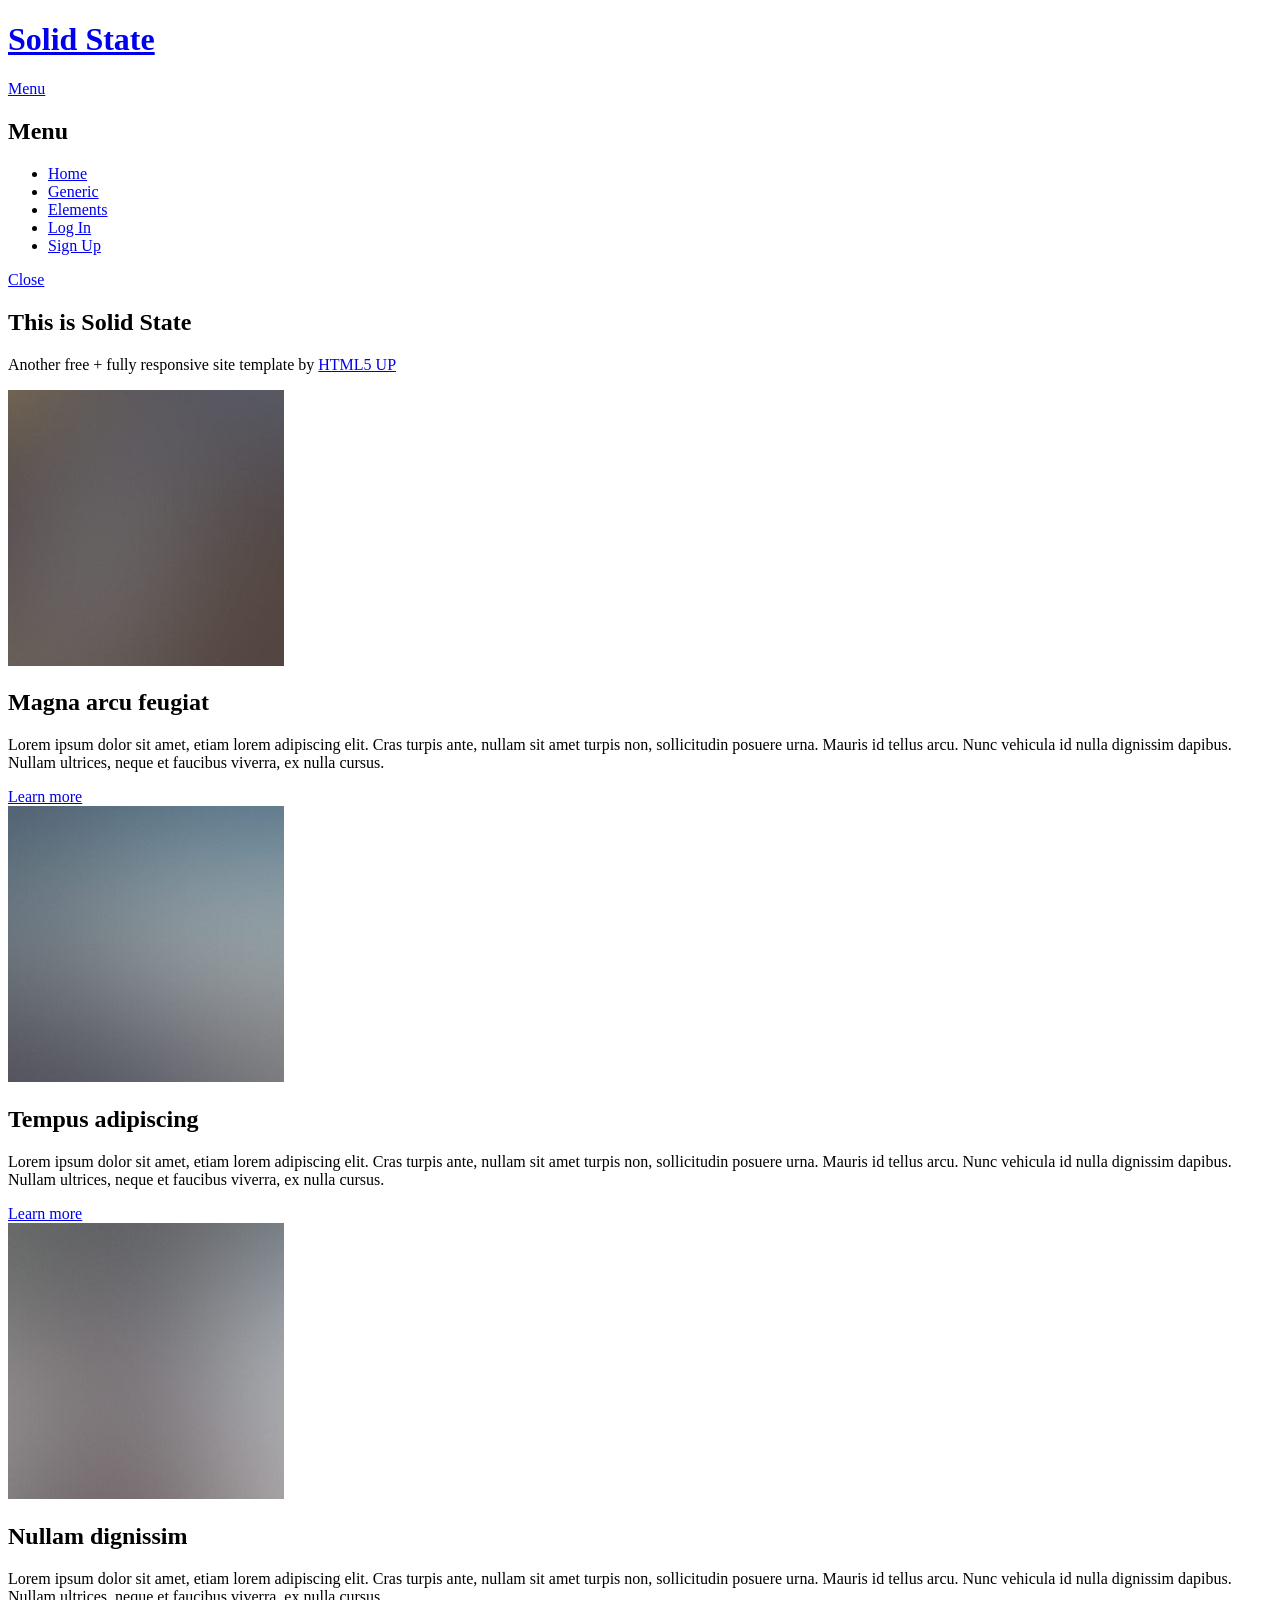
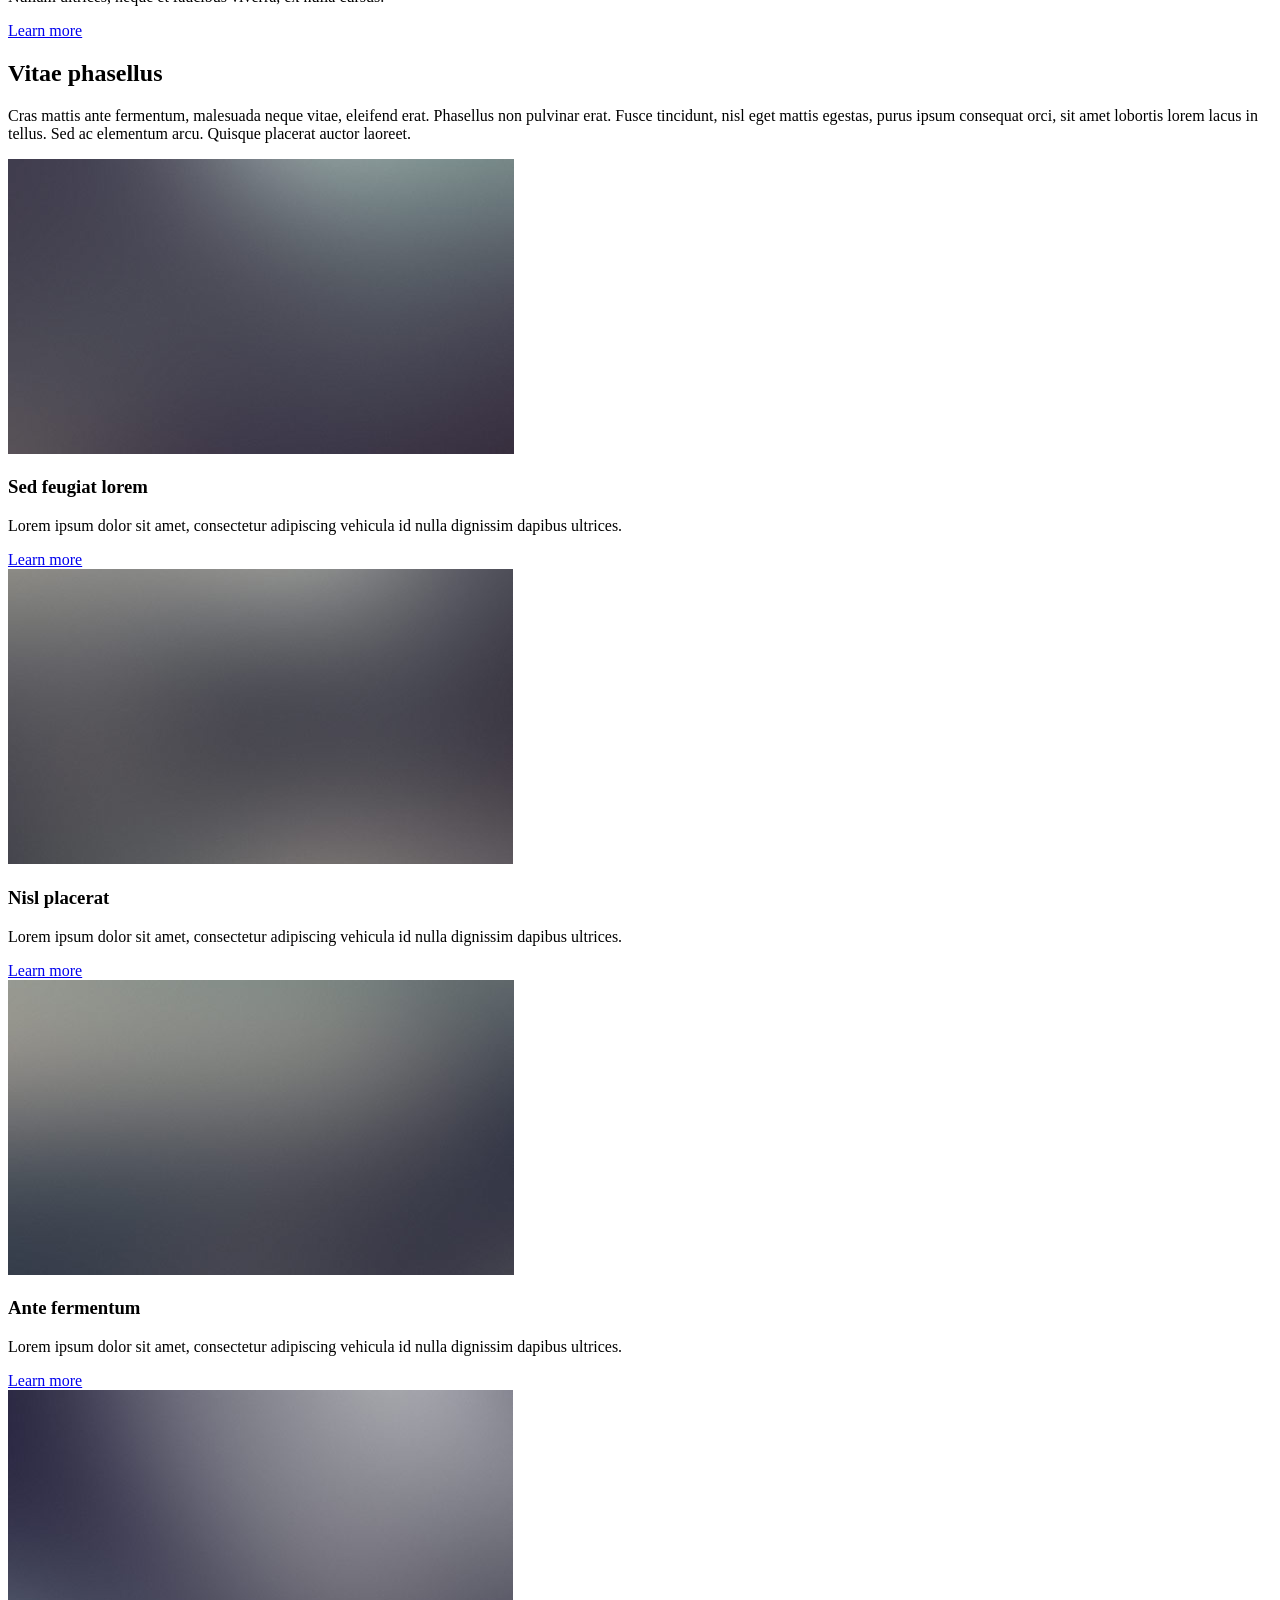
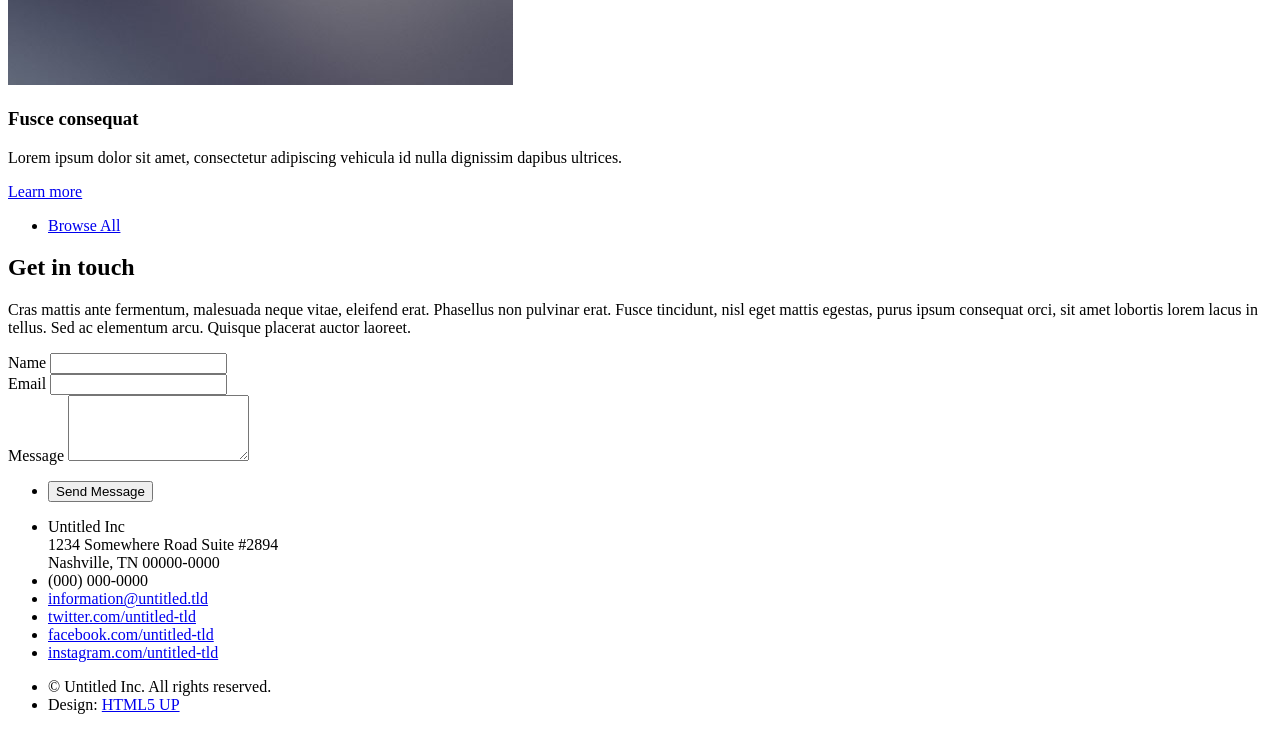
==== index.html @ f5af5c4d "Import html5-up template" ====
<!DOCTYPE HTML>
<!--
	Solid State by HTML5 UP
	html5up.net | @ajlkn
	Free for personal and commercial use under the CCA 3.0 license (html5up.net/license)
-->
<html>
	<head>
		<title>Solid State by HTML5 UP</title>
		<meta charset="utf-8" />
		<meta name="viewport" content="width=device-width, initial-scale=1, user-scalable=no" />
		<link rel="stylesheet" href="assets/css/main.css" />
		<noscript><link rel="stylesheet" href="assets/css/noscript.css" /></noscript>
	</head>
	<body class="is-preload">

		<!-- Page Wrapper -->
			<div id="page-wrapper">

				<!-- Header -->
					<header id="header" class="alt">
						<h1><a href="index.html">Solid State</a></h1>
						<nav>
							<a href="#menu">Menu</a>
						</nav>
					</header>

				<!-- Menu -->
					<nav id="menu">
						<div class="inner">
							<h2>Menu</h2>
							<ul class="links">
								<li><a href="index.html">Home</a></li>
								<li><a href="generic.html">Generic</a></li>
								<li><a href="elements.html">Elements</a></li>
								<li><a href="#">Log In</a></li>
								<li><a href="#">Sign Up</a></li>
							</ul>
							<a href="#" class="close">Close</a>
						</div>
					</nav>

				<!-- Banner -->
					<section id="banner">
						<div class="inner">
							<div class="logo"><span class="icon fa-gem"></span></div>
							<h2>This is Solid State</h2>
							<p>Another free + fully responsive site template by <a href="http://html5up.net">HTML5 UP</a></p>
						</div>
					</section>

				<!-- Wrapper -->
					<section id="wrapper">

						<!-- One -->
							<section id="one" class="wrapper spotlight style1">
								<div class="inner">
									<a href="#" class="image"><img src="images/pic01.jpg" alt="" /></a>
									<div class="content">
										<h2 class="major">Magna arcu feugiat</h2>
										<p>Lorem ipsum dolor sit amet, etiam lorem adipiscing elit. Cras turpis ante, nullam sit amet turpis non, sollicitudin posuere urna. Mauris id tellus arcu. Nunc vehicula id nulla dignissim dapibus. Nullam ultrices, neque et faucibus viverra, ex nulla cursus.</p>
										<a href="#" class="special">Learn more</a>
									</div>
								</div>
							</section>

						<!-- Two -->
							<section id="two" class="wrapper alt spotlight style2">
								<div class="inner">
									<a href="#" class="image"><img src="images/pic02.jpg" alt="" /></a>
									<div class="content">
										<h2 class="major">Tempus adipiscing</h2>
										<p>Lorem ipsum dolor sit amet, etiam lorem adipiscing elit. Cras turpis ante, nullam sit amet turpis non, sollicitudin posuere urna. Mauris id tellus arcu. Nunc vehicula id nulla dignissim dapibus. Nullam ultrices, neque et faucibus viverra, ex nulla cursus.</p>
										<a href="#" class="special">Learn more</a>
									</div>
								</div>
							</section>

						<!-- Three -->
							<section id="three" class="wrapper spotlight style3">
								<div class="inner">
									<a href="#" class="image"><img src="images/pic03.jpg" alt="" /></a>
									<div class="content">
										<h2 class="major">Nullam dignissim</h2>
										<p>Lorem ipsum dolor sit amet, etiam lorem adipiscing elit. Cras turpis ante, nullam sit amet turpis non, sollicitudin posuere urna. Mauris id tellus arcu. Nunc vehicula id nulla dignissim dapibus. Nullam ultrices, neque et faucibus viverra, ex nulla cursus.</p>
										<a href="#" class="special">Learn more</a>
									</div>
								</div>
							</section>

						<!-- Four -->
							<section id="four" class="wrapper alt style1">
								<div class="inner">
									<h2 class="major">Vitae phasellus</h2>
									<p>Cras mattis ante fermentum, malesuada neque vitae, eleifend erat. Phasellus non pulvinar erat. Fusce tincidunt, nisl eget mattis egestas, purus ipsum consequat orci, sit amet lobortis lorem lacus in tellus. Sed ac elementum arcu. Quisque placerat auctor laoreet.</p>
									<section class="features">
										<article>
											<a href="#" class="image"><img src="images/pic04.jpg" alt="" /></a>
											<h3 class="major">Sed feugiat lorem</h3>
											<p>Lorem ipsum dolor sit amet, consectetur adipiscing vehicula id nulla dignissim dapibus ultrices.</p>
											<a href="#" class="special">Learn more</a>
										</article>
										<article>
											<a href="#" class="image"><img src="images/pic05.jpg" alt="" /></a>
											<h3 class="major">Nisl placerat</h3>
											<p>Lorem ipsum dolor sit amet, consectetur adipiscing vehicula id nulla dignissim dapibus ultrices.</p>
											<a href="#" class="special">Learn more</a>
										</article>
										<article>
											<a href="#" class="image"><img src="images/pic06.jpg" alt="" /></a>
											<h3 class="major">Ante fermentum</h3>
											<p>Lorem ipsum dolor sit amet, consectetur adipiscing vehicula id nulla dignissim dapibus ultrices.</p>
											<a href="#" class="special">Learn more</a>
										</article>
										<article>
											<a href="#" class="image"><img src="images/pic07.jpg" alt="" /></a>
											<h3 class="major">Fusce consequat</h3>
											<p>Lorem ipsum dolor sit amet, consectetur adipiscing vehicula id nulla dignissim dapibus ultrices.</p>
											<a href="#" class="special">Learn more</a>
										</article>
									</section>
									<ul class="actions">
										<li><a href="#" class="button">Browse All</a></li>
									</ul>
								</div>
							</section>

					</section>

				<!-- Footer -->
					<section id="footer">
						<div class="inner">
							<h2 class="major">Get in touch</h2>
							<p>Cras mattis ante fermentum, malesuada neque vitae, eleifend erat. Phasellus non pulvinar erat. Fusce tincidunt, nisl eget mattis egestas, purus ipsum consequat orci, sit amet lobortis lorem lacus in tellus. Sed ac elementum arcu. Quisque placerat auctor laoreet.</p>
							<form method="post" action="#">
								<div class="fields">
									<div class="field">
										<label for="name">Name</label>
										<input type="text" name="name" id="name" />
									</div>
									<div class="field">
										<label for="email">Email</label>
										<input type="email" name="email" id="email" />
									</div>
									<div class="field">
										<label for="message">Message</label>
										<textarea name="message" id="message" rows="4"></textarea>
									</div>
								</div>
								<ul class="actions">
									<li><input type="submit" value="Send Message" /></li>
								</ul>
							</form>
							<ul class="contact">
								<li class="icon solid fa-home">
									Untitled Inc<br />
									1234 Somewhere Road Suite #2894<br />
									Nashville, TN 00000-0000
								</li>
								<li class="icon solid fa-phone">(000) 000-0000</li>
								<li class="icon solid fa-envelope"><a href="#">information@untitled.tld</a></li>
								<li class="icon brands fa-twitter"><a href="#">twitter.com/untitled-tld</a></li>
								<li class="icon brands fa-facebook-f"><a href="#">facebook.com/untitled-tld</a></li>
								<li class="icon brands fa-instagram"><a href="#">instagram.com/untitled-tld</a></li>
							</ul>
							<ul class="copyright">
								<li>&copy; Untitled Inc. All rights reserved.</li><li>Design: <a href="http://html5up.net">HTML5 UP</a></li>
							</ul>
						</div>
					</section>

			</div>

		<!-- Scripts -->
			<script src="assets/js/jquery.min.js"></script>
			<script src="assets/js/jquery.scrollex.min.js"></script>
			<script src="assets/js/browser.min.js"></script>
			<script src="assets/js/breakpoints.min.js"></script>
			<script src="assets/js/util.js"></script>
			<script src="assets/js/main.js"></script>

	</body>
</html>
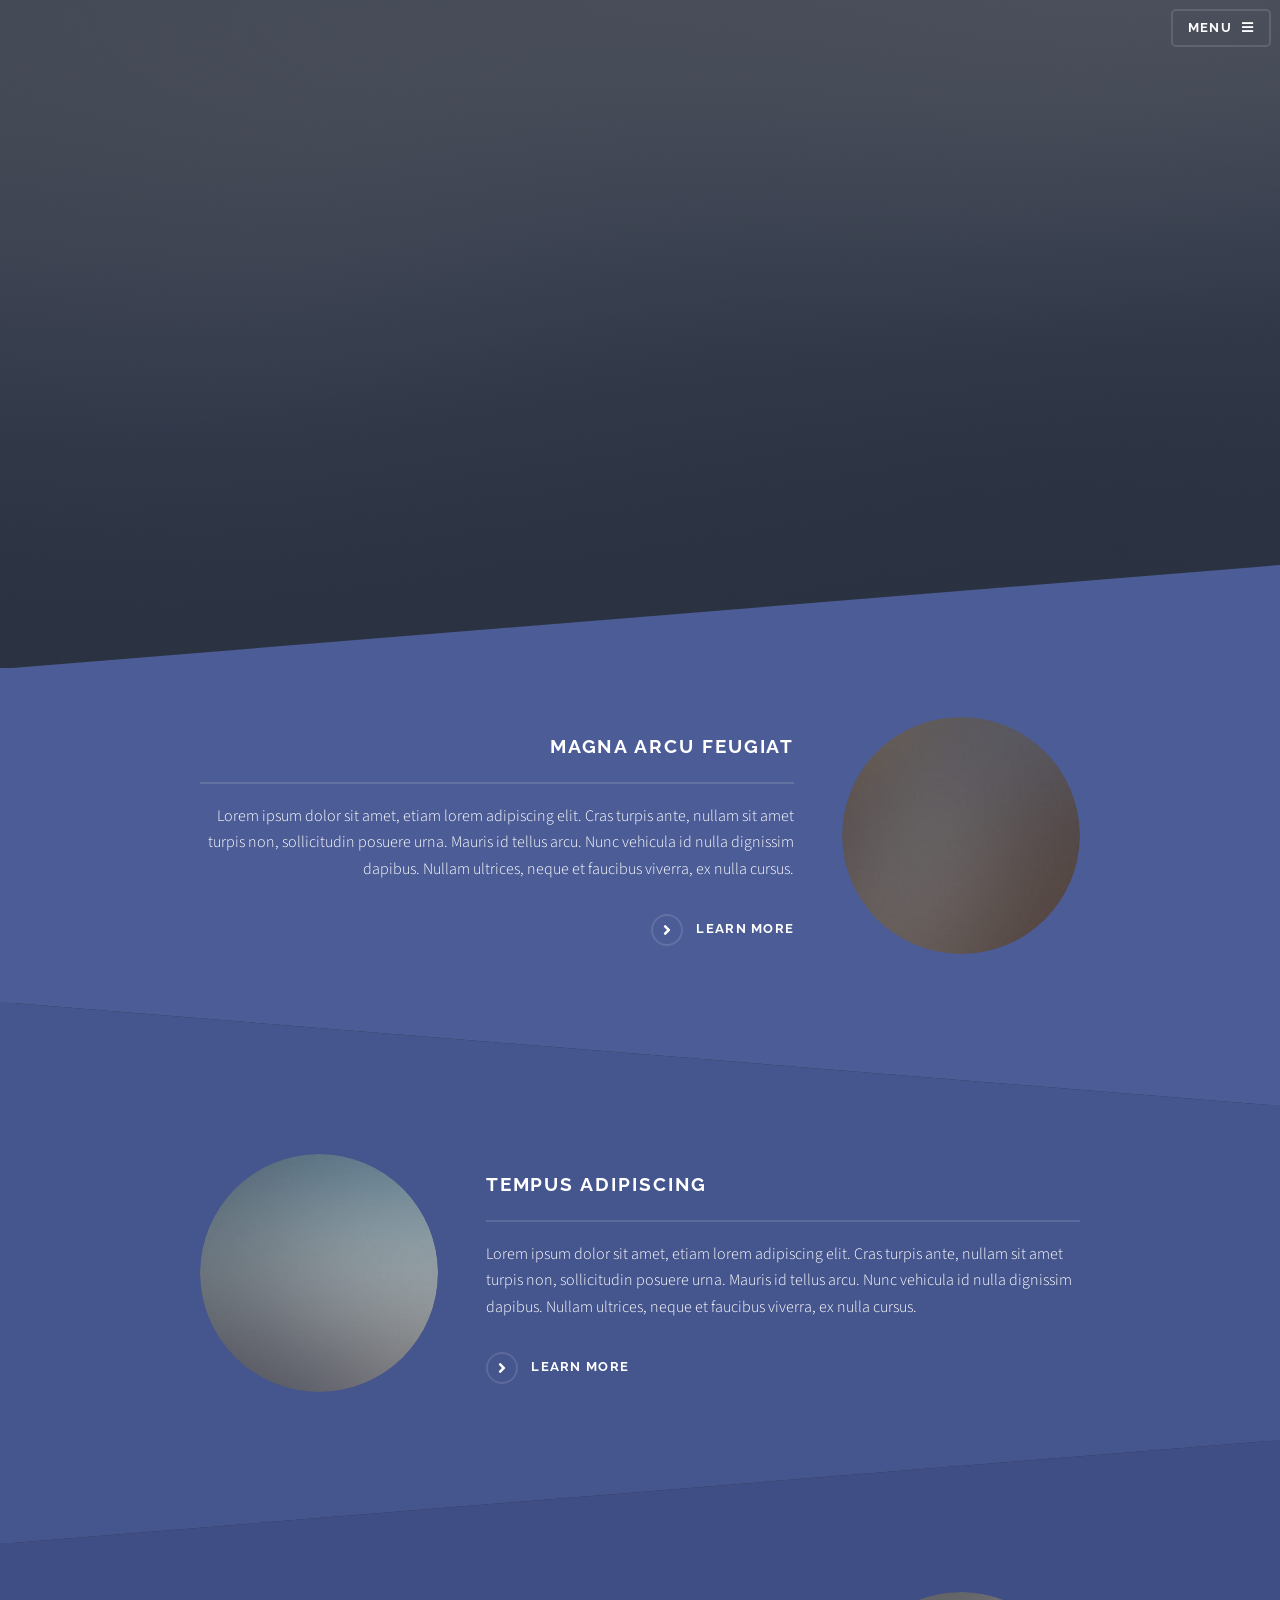
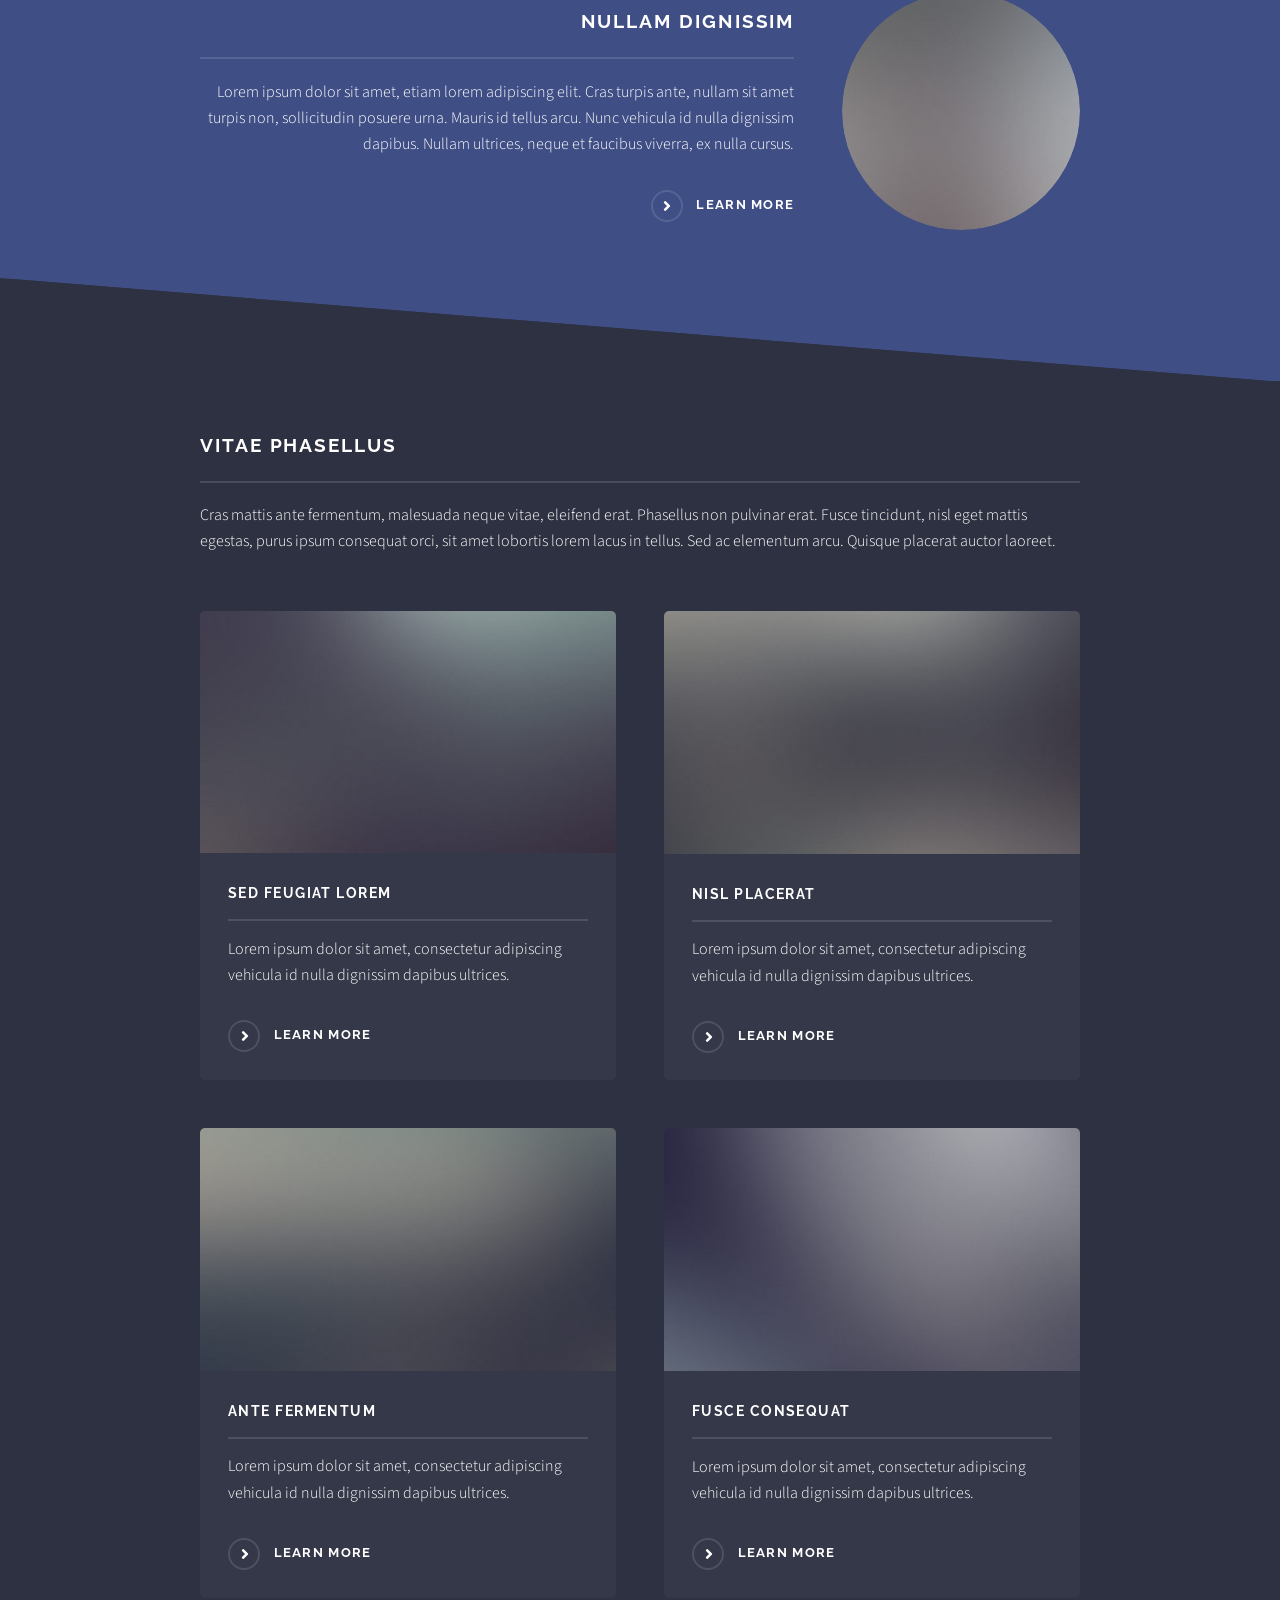
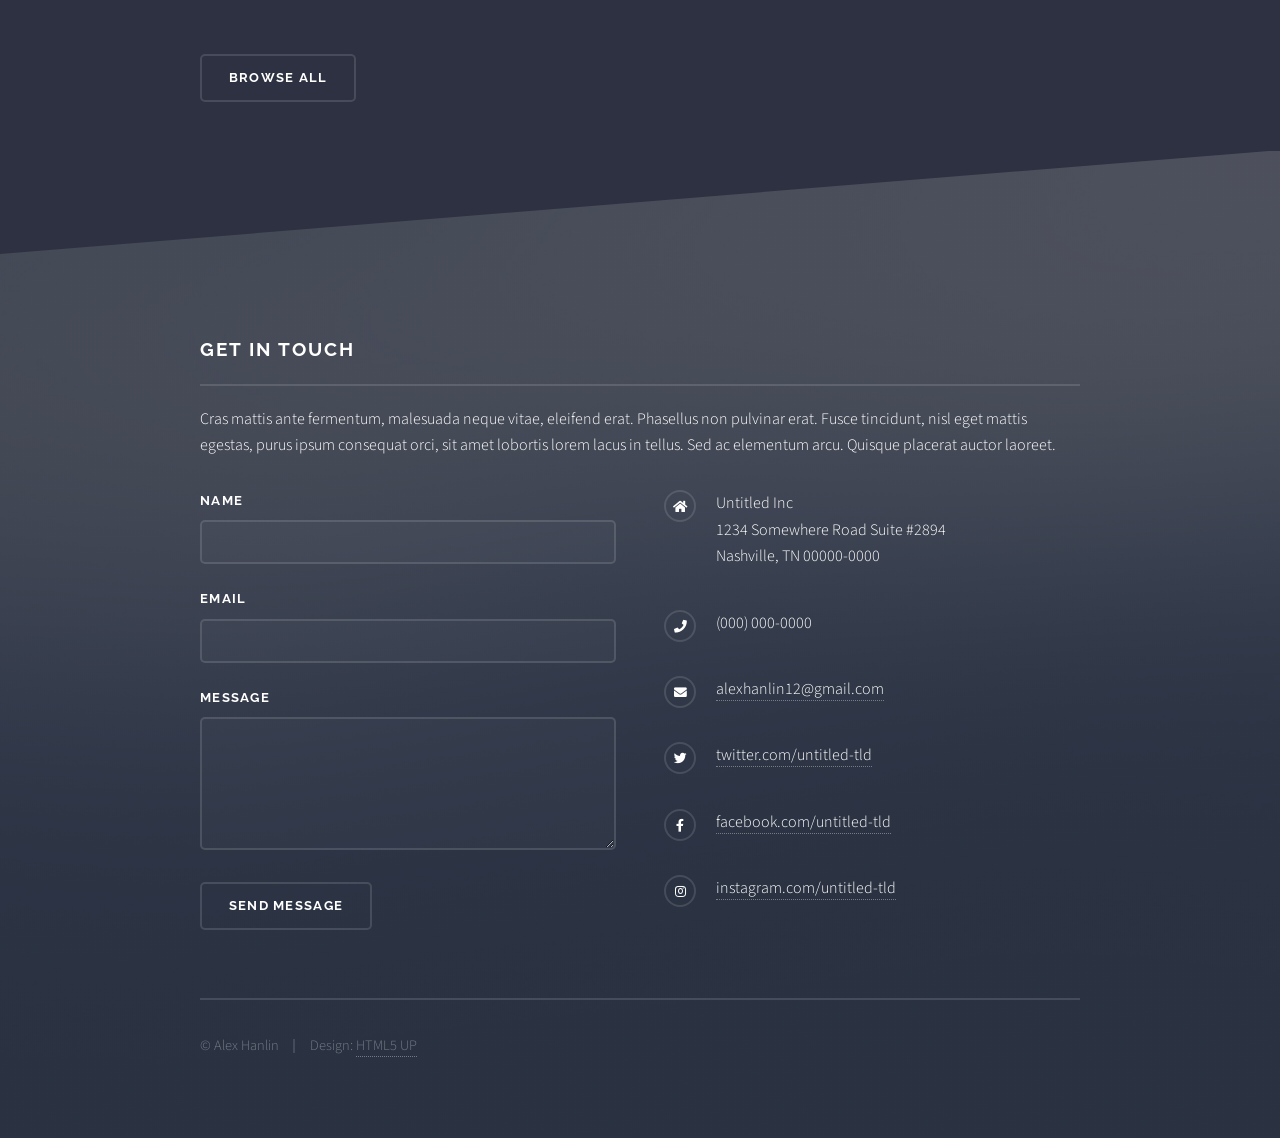
==== commit 878bf4cc: "Top Banner section" ====
--- a/index.html
+++ b/index.html
@@ -1,12 +1,7 @@
 <!DOCTYPE HTML>
-<!--
-	Solid State by HTML5 UP
-	html5up.net | @ajlkn
-	Free for personal and commercial use under the CCA 3.0 license (html5up.net/license)
--->
-<html>
+<html lang="">
 	<head>
-		<title>Solid State by HTML5 UP</title>
+		<title>Alex Hanlin's Portfolio</title>
 		<meta charset="utf-8" />
 		<meta name="viewport" content="width=device-width, initial-scale=1, user-scalable=no" />
 		<link rel="stylesheet" href="assets/css/main.css" />
@@ -33,8 +28,6 @@
 								<li><a href="index.html">Home</a></li>
 								<li><a href="generic.html">Generic</a></li>
 								<li><a href="elements.html">Elements</a></li>
-								<li><a href="#">Log In</a></li>
-								<li><a href="#">Sign Up</a></li>
 							</ul>
 							<a href="#" class="close">Close</a>
 						</div>
@@ -43,9 +36,13 @@
 				<!-- Banner -->
 					<section id="banner">
 						<div class="inner">
-							<div class="logo"><span class="icon fa-gem"></span></div>
-							<h2>This is Solid State</h2>
-							<p>Another free + fully responsive site template by <a href="http://html5up.net">HTML5 UP</a></p>
+							<h2>Alex Hanlin</h2>
+							<a class="left image"><img class="logo" src="images/headshot_cropped.png" alt="" /></a>
+							<p>I am a software engineer in the game industry, primarily focused on maintainable gameplay systems and development tools.</p>
+
+							<p>I have been making games since 2019, and I founded <a class="links" href="https://dragonfractalgames.com"> Dragon Fractal Games</a> in 2025.</p>
+
+							<p>My goal is to make cool things that help people make cool things.</p>
 						</div>
 					</section>
 
@@ -158,13 +155,13 @@
 									Nashville, TN 00000-0000
 								</li>
 								<li class="icon solid fa-phone">(000) 000-0000</li>
-								<li class="icon solid fa-envelope"><a href="#">information@untitled.tld</a></li>
+								<li class="icon solid fa-envelope"><a href="#">alexhanlin12@gmail.com</a></li>
 								<li class="icon brands fa-twitter"><a href="#">twitter.com/untitled-tld</a></li>
 								<li class="icon brands fa-facebook-f"><a href="#">facebook.com/untitled-tld</a></li>
 								<li class="icon brands fa-instagram"><a href="#">instagram.com/untitled-tld</a></li>
 							</ul>
 							<ul class="copyright">
-								<li>&copy; Untitled Inc. All rights reserved.</li><li>Design: <a href="http://html5up.net">HTML5 UP</a></li>
+								<li>&copy; Alex Hanlin</li><li>Design: <a href="http://html5up.net">HTML5 UP</a></li>
 							</ul>
 						</div>
 					</section>
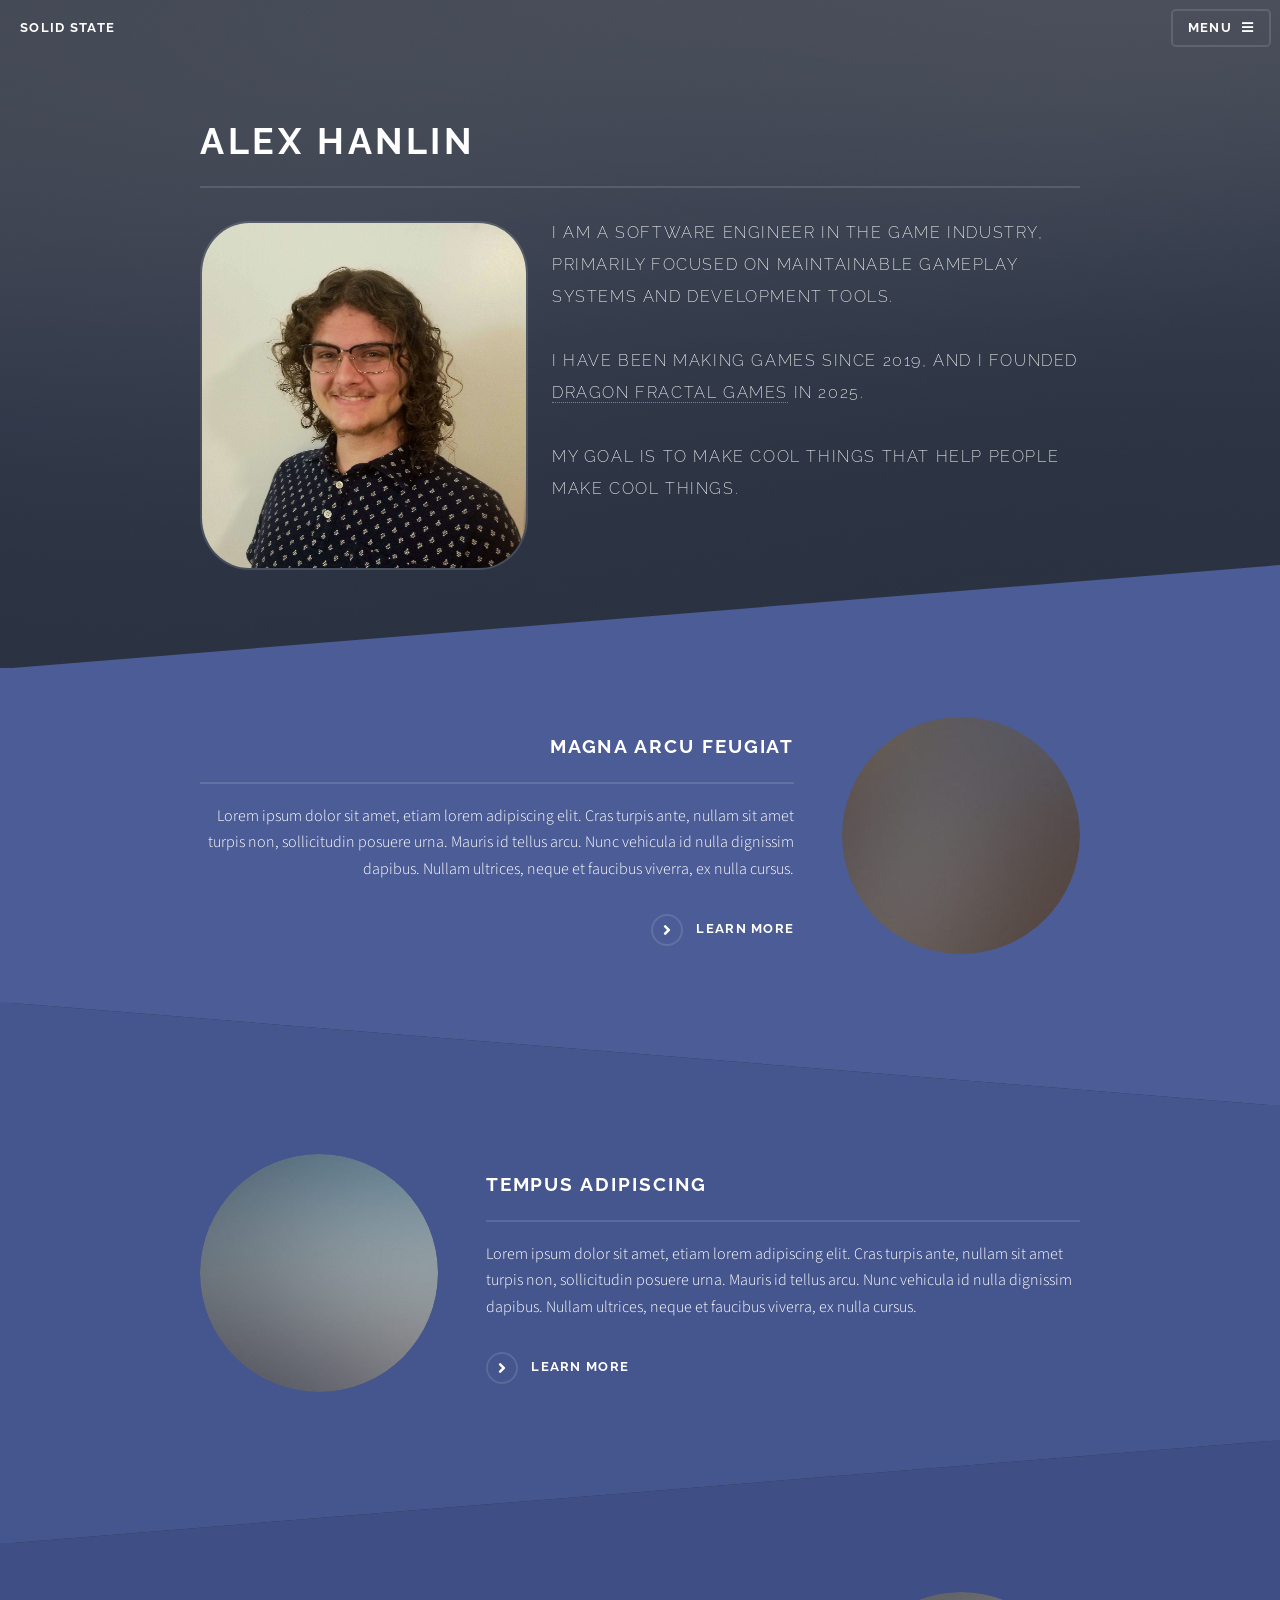
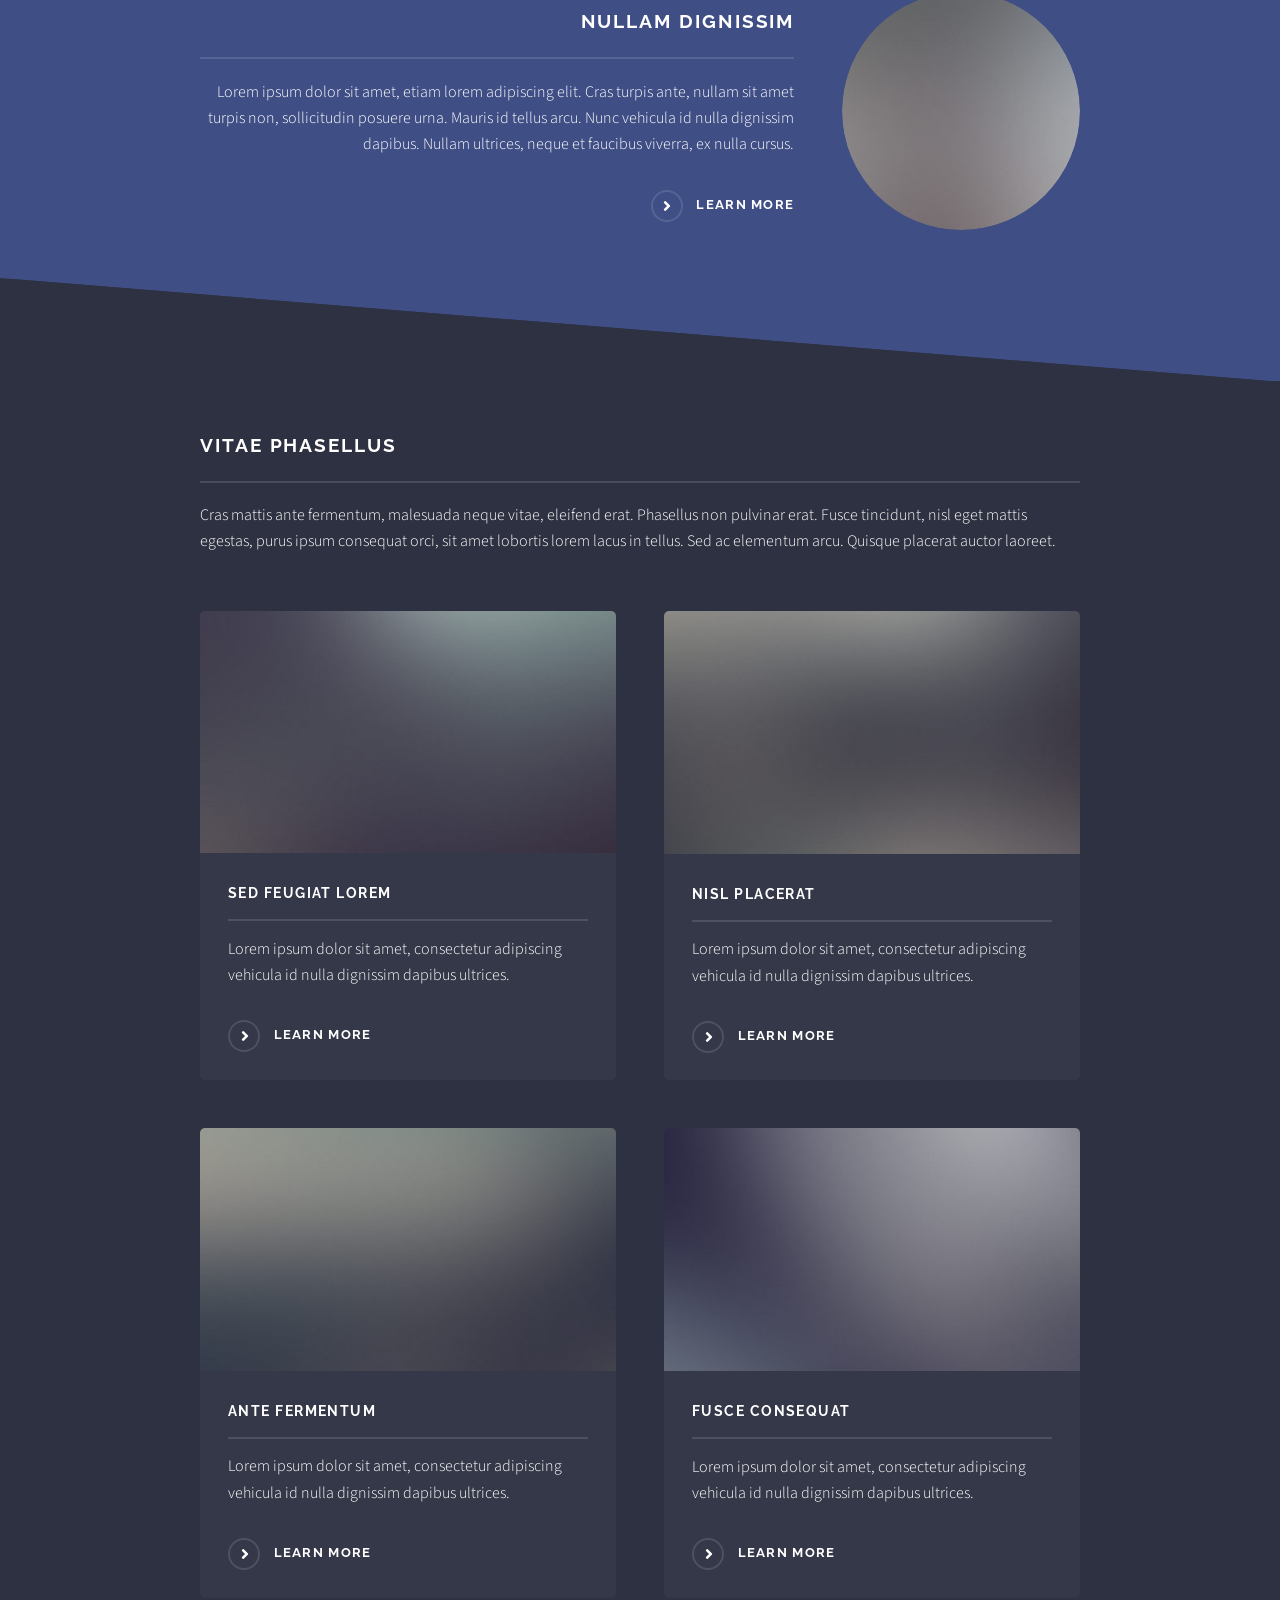
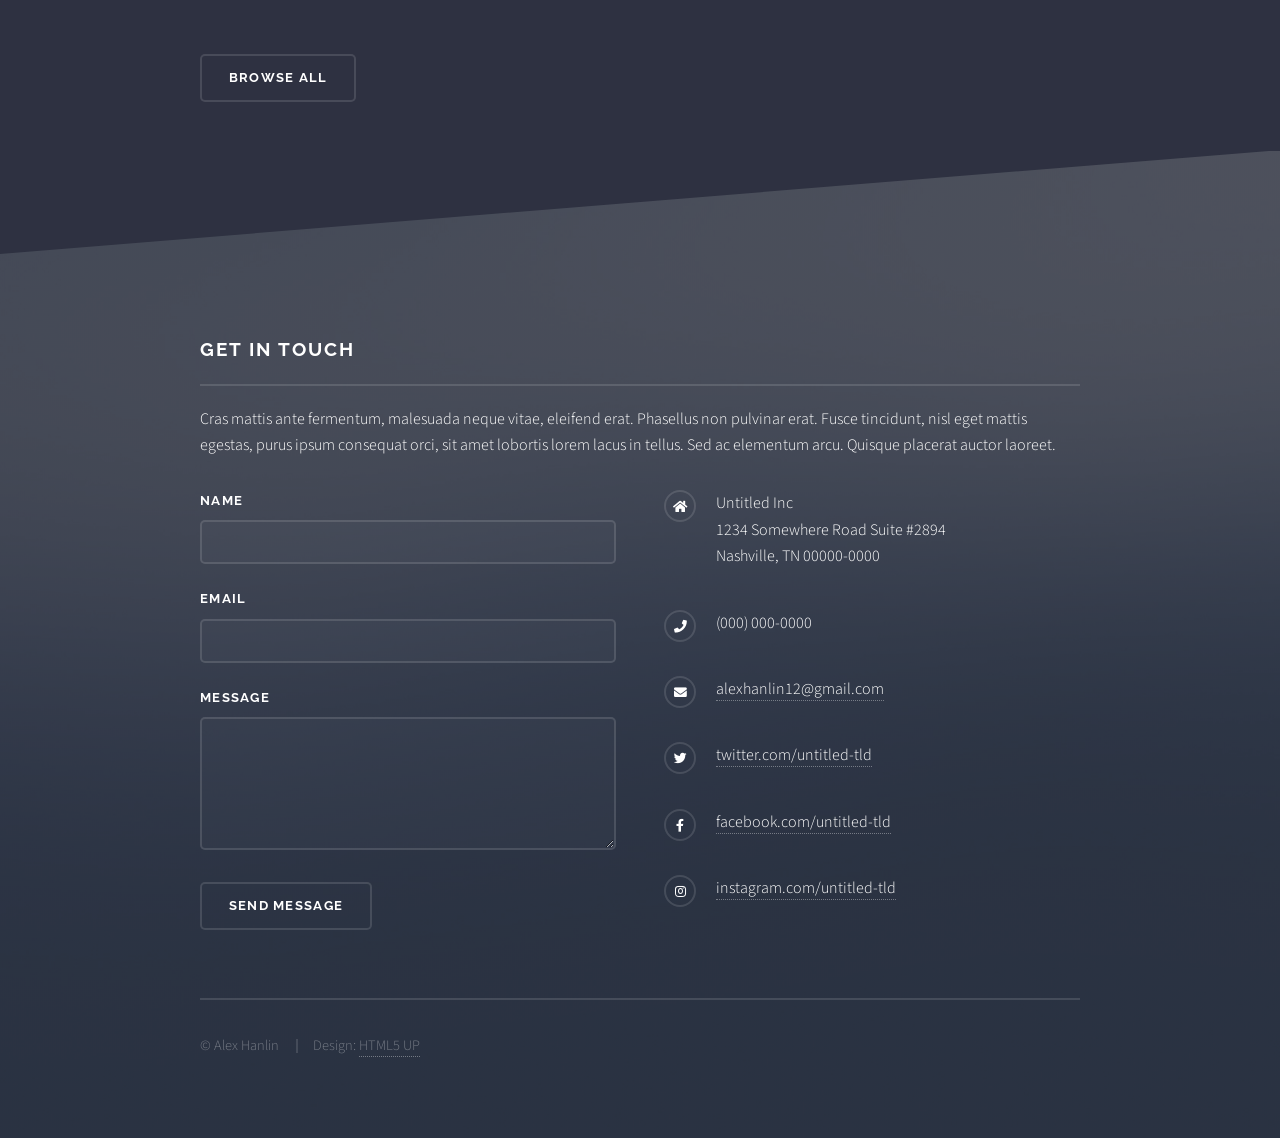
==== commit 6fd1ced2: "reindent all files" ====
--- a/index.html
+++ b/index.html
@@ -1,180 +1,200 @@
 <!DOCTYPE HTML>
 <html lang="">
-	<head>
-		<title>Alex Hanlin's Portfolio</title>
-		<meta charset="utf-8" />
-		<meta name="viewport" content="width=device-width, initial-scale=1, user-scalable=no" />
-		<link rel="stylesheet" href="assets/css/main.css" />
-		<noscript><link rel="stylesheet" href="assets/css/noscript.css" /></noscript>
-	</head>
-	<body class="is-preload">
-
-		<!-- Page Wrapper -->
-			<div id="page-wrapper">
-
-				<!-- Header -->
-					<header id="header" class="alt">
-						<h1><a href="index.html">Solid State</a></h1>
-						<nav>
-							<a href="#menu">Menu</a>
-						</nav>
-					</header>
-
-				<!-- Menu -->
-					<nav id="menu">
-						<div class="inner">
-							<h2>Menu</h2>
-							<ul class="links">
-								<li><a href="index.html">Home</a></li>
-								<li><a href="generic.html">Generic</a></li>
-								<li><a href="elements.html">Elements</a></li>
-							</ul>
-							<a href="#" class="close">Close</a>
-						</div>
-					</nav>
-
-				<!-- Banner -->
-					<section id="banner">
-						<div class="inner">
-							<h2>Alex Hanlin</h2>
-							<a class="left image"><img class="logo" src="images/headshot_cropped.png" alt="" /></a>
-							<p>I am a software engineer in the game industry, primarily focused on maintainable gameplay systems and development tools.</p>
-
-							<p>I have been making games since 2019, and I founded <a class="links" href="https://dragonfractalgames.com"> Dragon Fractal Games</a> in 2025.</p>
-
-							<p>My goal is to make cool things that help people make cool things.</p>
-						</div>
-					</section>
-
-				<!-- Wrapper -->
-					<section id="wrapper">
-
-						<!-- One -->
-							<section id="one" class="wrapper spotlight style1">
-								<div class="inner">
-									<a href="#" class="image"><img src="images/pic01.jpg" alt="" /></a>
-									<div class="content">
-										<h2 class="major">Magna arcu feugiat</h2>
-										<p>Lorem ipsum dolor sit amet, etiam lorem adipiscing elit. Cras turpis ante, nullam sit amet turpis non, sollicitudin posuere urna. Mauris id tellus arcu. Nunc vehicula id nulla dignissim dapibus. Nullam ultrices, neque et faucibus viverra, ex nulla cursus.</p>
-										<a href="#" class="special">Learn more</a>
-									</div>
-								</div>
-							</section>
-
-						<!-- Two -->
-							<section id="two" class="wrapper alt spotlight style2">
-								<div class="inner">
-									<a href="#" class="image"><img src="images/pic02.jpg" alt="" /></a>
-									<div class="content">
-										<h2 class="major">Tempus adipiscing</h2>
-										<p>Lorem ipsum dolor sit amet, etiam lorem adipiscing elit. Cras turpis ante, nullam sit amet turpis non, sollicitudin posuere urna. Mauris id tellus arcu. Nunc vehicula id nulla dignissim dapibus. Nullam ultrices, neque et faucibus viverra, ex nulla cursus.</p>
-										<a href="#" class="special">Learn more</a>
-									</div>
-								</div>
-							</section>
-
-						<!-- Three -->
-							<section id="three" class="wrapper spotlight style3">
-								<div class="inner">
-									<a href="#" class="image"><img src="images/pic03.jpg" alt="" /></a>
-									<div class="content">
-										<h2 class="major">Nullam dignissim</h2>
-										<p>Lorem ipsum dolor sit amet, etiam lorem adipiscing elit. Cras turpis ante, nullam sit amet turpis non, sollicitudin posuere urna. Mauris id tellus arcu. Nunc vehicula id nulla dignissim dapibus. Nullam ultrices, neque et faucibus viverra, ex nulla cursus.</p>
-										<a href="#" class="special">Learn more</a>
-									</div>
-								</div>
-							</section>
-
-						<!-- Four -->
-							<section id="four" class="wrapper alt style1">
-								<div class="inner">
-									<h2 class="major">Vitae phasellus</h2>
-									<p>Cras mattis ante fermentum, malesuada neque vitae, eleifend erat. Phasellus non pulvinar erat. Fusce tincidunt, nisl eget mattis egestas, purus ipsum consequat orci, sit amet lobortis lorem lacus in tellus. Sed ac elementum arcu. Quisque placerat auctor laoreet.</p>
-									<section class="features">
-										<article>
-											<a href="#" class="image"><img src="images/pic04.jpg" alt="" /></a>
-											<h3 class="major">Sed feugiat lorem</h3>
-											<p>Lorem ipsum dolor sit amet, consectetur adipiscing vehicula id nulla dignissim dapibus ultrices.</p>
-											<a href="#" class="special">Learn more</a>
-										</article>
-										<article>
-											<a href="#" class="image"><img src="images/pic05.jpg" alt="" /></a>
-											<h3 class="major">Nisl placerat</h3>
-											<p>Lorem ipsum dolor sit amet, consectetur adipiscing vehicula id nulla dignissim dapibus ultrices.</p>
-											<a href="#" class="special">Learn more</a>
-										</article>
-										<article>
-											<a href="#" class="image"><img src="images/pic06.jpg" alt="" /></a>
-											<h3 class="major">Ante fermentum</h3>
-											<p>Lorem ipsum dolor sit amet, consectetur adipiscing vehicula id nulla dignissim dapibus ultrices.</p>
-											<a href="#" class="special">Learn more</a>
-										</article>
-										<article>
-											<a href="#" class="image"><img src="images/pic07.jpg" alt="" /></a>
-											<h3 class="major">Fusce consequat</h3>
-											<p>Lorem ipsum dolor sit amet, consectetur adipiscing vehicula id nulla dignissim dapibus ultrices.</p>
-											<a href="#" class="special">Learn more</a>
-										</article>
-									</section>
-									<ul class="actions">
-										<li><a href="#" class="button">Browse All</a></li>
-									</ul>
-								</div>
-							</section>
-
-					</section>
-
-				<!-- Footer -->
-					<section id="footer">
-						<div class="inner">
-							<h2 class="major">Get in touch</h2>
-							<p>Cras mattis ante fermentum, malesuada neque vitae, eleifend erat. Phasellus non pulvinar erat. Fusce tincidunt, nisl eget mattis egestas, purus ipsum consequat orci, sit amet lobortis lorem lacus in tellus. Sed ac elementum arcu. Quisque placerat auctor laoreet.</p>
-							<form method="post" action="#">
-								<div class="fields">
-									<div class="field">
-										<label for="name">Name</label>
-										<input type="text" name="name" id="name" />
-									</div>
-									<div class="field">
-										<label for="email">Email</label>
-										<input type="email" name="email" id="email" />
-									</div>
-									<div class="field">
-										<label for="message">Message</label>
-										<textarea name="message" id="message" rows="4"></textarea>
-									</div>
-								</div>
-								<ul class="actions">
-									<li><input type="submit" value="Send Message" /></li>
-								</ul>
-							</form>
-							<ul class="contact">
-								<li class="icon solid fa-home">
-									Untitled Inc<br />
-									1234 Somewhere Road Suite #2894<br />
-									Nashville, TN 00000-0000
-								</li>
-								<li class="icon solid fa-phone">(000) 000-0000</li>
-								<li class="icon solid fa-envelope"><a href="#">alexhanlin12@gmail.com</a></li>
-								<li class="icon brands fa-twitter"><a href="#">twitter.com/untitled-tld</a></li>
-								<li class="icon brands fa-facebook-f"><a href="#">facebook.com/untitled-tld</a></li>
-								<li class="icon brands fa-instagram"><a href="#">instagram.com/untitled-tld</a></li>
-							</ul>
-							<ul class="copyright">
-								<li>&copy; Alex Hanlin</li><li>Design: <a href="http://html5up.net">HTML5 UP</a></li>
-							</ul>
-						</div>
-					</section>
-
-			</div>
-
-		<!-- Scripts -->
-			<script src="assets/js/jquery.min.js"></script>
-			<script src="assets/js/jquery.scrollex.min.js"></script>
-			<script src="assets/js/browser.min.js"></script>
-			<script src="assets/js/breakpoints.min.js"></script>
-			<script src="assets/js/util.js"></script>
-			<script src="assets/js/main.js"></script>
-
-	</body>
+<head>
+    <title>Alex Hanlin's Portfolio</title>
+    <meta charset="utf-8"/>
+    <meta content="width=device-width, initial-scale=1, user-scalable=no" name="viewport"/>
+    <link href="assets/css/main.css" rel="stylesheet"/>
+    <noscript>
+        <link href="assets/css/noscript.css" rel="stylesheet"/>
+    </noscript>
+</head>
+<body class="is-preload">
+
+<!-- Page Wrapper -->
+<div id="page-wrapper">
+
+    <!-- Header -->
+    <header class="alt" id="header">
+        <h1><a href="index.html">Solid State</a></h1>
+        <nav>
+            <a href="#menu">Menu</a>
+        </nav>
+    </header>
+
+    <!-- Menu -->
+    <nav id="menu">
+        <div class="inner">
+            <h2>Menu</h2>
+            <ul class="links">
+                <li><a href="index.html">Home</a></li>
+                <li><a href="generic.html">Generic</a></li>
+                <li><a href="elements.html">Elements</a></li>
+            </ul>
+            <a class="close" href="#">Close</a>
+        </div>
+    </nav>
+
+    <!-- Banner -->
+    <section id="banner">
+        <div class="inner">
+            <h2>Alex Hanlin</h2>
+            <a class="left image"><img alt="" class="logo" src="images/headshot_cropped.png"/></a>
+            <p>I am a software engineer in the game industry, primarily focused on maintainable gameplay systems and
+                development tools.</p>
+
+            <p>I have been making games since 2019, and I founded <a class="links"
+                                                                     href="https://dragonfractalgames.com"> Dragon
+                Fractal Games</a> in 2025.</p>
+
+            <p>My goal is to make cool things that help people make cool things.</p>
+        </div>
+    </section>
+
+    <!-- Wrapper -->
+    <section id="wrapper">
+
+        <!-- One -->
+        <section class="wrapper spotlight style1" id="one">
+            <div class="inner">
+                <a class="image" href="#"><img alt="" src="images/pic01.jpg"/></a>
+                <div class="content">
+                    <h2 class="major">Magna arcu feugiat</h2>
+                    <p>Lorem ipsum dolor sit amet, etiam lorem adipiscing elit. Cras turpis ante, nullam sit amet turpis
+                        non, sollicitudin posuere urna. Mauris id tellus arcu. Nunc vehicula id nulla dignissim dapibus.
+                        Nullam ultrices, neque et faucibus viverra, ex nulla cursus.</p>
+                    <a class="special" href="#">Learn more</a>
+                </div>
+            </div>
+        </section>
+
+        <!-- Two -->
+        <section class="wrapper alt spotlight style2" id="two">
+            <div class="inner">
+                <a class="image" href="#"><img alt="" src="images/pic02.jpg"/></a>
+                <div class="content">
+                    <h2 class="major">Tempus adipiscing</h2>
+                    <p>Lorem ipsum dolor sit amet, etiam lorem adipiscing elit. Cras turpis ante, nullam sit amet turpis
+                        non, sollicitudin posuere urna. Mauris id tellus arcu. Nunc vehicula id nulla dignissim dapibus.
+                        Nullam ultrices, neque et faucibus viverra, ex nulla cursus.</p>
+                    <a class="special" href="#">Learn more</a>
+                </div>
+            </div>
+        </section>
+
+        <!-- Three -->
+        <section class="wrapper spotlight style3" id="three">
+            <div class="inner">
+                <a class="image" href="#"><img alt="" src="images/pic03.jpg"/></a>
+                <div class="content">
+                    <h2 class="major">Nullam dignissim</h2>
+                    <p>Lorem ipsum dolor sit amet, etiam lorem adipiscing elit. Cras turpis ante, nullam sit amet turpis
+                        non, sollicitudin posuere urna. Mauris id tellus arcu. Nunc vehicula id nulla dignissim dapibus.
+                        Nullam ultrices, neque et faucibus viverra, ex nulla cursus.</p>
+                    <a class="special" href="#">Learn more</a>
+                </div>
+            </div>
+        </section>
+
+        <!-- Four -->
+        <section class="wrapper alt style1" id="four">
+            <div class="inner">
+                <h2 class="major">Vitae phasellus</h2>
+                <p>Cras mattis ante fermentum, malesuada neque vitae, eleifend erat. Phasellus non pulvinar erat. Fusce
+                    tincidunt, nisl eget mattis egestas, purus ipsum consequat orci, sit amet lobortis lorem lacus in
+                    tellus. Sed ac elementum arcu. Quisque placerat auctor laoreet.</p>
+                <section class="features">
+                    <article>
+                        <a class="image" href="#"><img alt="" src="images/pic04.jpg"/></a>
+                        <h3 class="major">Sed feugiat lorem</h3>
+                        <p>Lorem ipsum dolor sit amet, consectetur adipiscing vehicula id nulla dignissim dapibus
+                            ultrices.</p>
+                        <a class="special" href="#">Learn more</a>
+                    </article>
+                    <article>
+                        <a class="image" href="#"><img alt="" src="images/pic05.jpg"/></a>
+                        <h3 class="major">Nisl placerat</h3>
+                        <p>Lorem ipsum dolor sit amet, consectetur adipiscing vehicula id nulla dignissim dapibus
+                            ultrices.</p>
+                        <a class="special" href="#">Learn more</a>
+                    </article>
+                    <article>
+                        <a class="image" href="#"><img alt="" src="images/pic06.jpg"/></a>
+                        <h3 class="major">Ante fermentum</h3>
+                        <p>Lorem ipsum dolor sit amet, consectetur adipiscing vehicula id nulla dignissim dapibus
+                            ultrices.</p>
+                        <a class="special" href="#">Learn more</a>
+                    </article>
+                    <article>
+                        <a class="image" href="#"><img alt="" src="images/pic07.jpg"/></a>
+                        <h3 class="major">Fusce consequat</h3>
+                        <p>Lorem ipsum dolor sit amet, consectetur adipiscing vehicula id nulla dignissim dapibus
+                            ultrices.</p>
+                        <a class="special" href="#">Learn more</a>
+                    </article>
+                </section>
+                <ul class="actions">
+                    <li><a class="button" href="#">Browse All</a></li>
+                </ul>
+            </div>
+        </section>
+
+    </section>
+
+    <!-- Footer -->
+    <section id="footer">
+        <div class="inner">
+            <h2 class="major">Get in touch</h2>
+            <p>Cras mattis ante fermentum, malesuada neque vitae, eleifend erat. Phasellus non pulvinar erat. Fusce
+                tincidunt, nisl eget mattis egestas, purus ipsum consequat orci, sit amet lobortis lorem lacus in
+                tellus. Sed ac elementum arcu. Quisque placerat auctor laoreet.</p>
+            <form action="#" method="post">
+                <div class="fields">
+                    <div class="field">
+                        <label for="name">Name</label>
+                        <input id="name" name="name" type="text"/>
+                    </div>
+                    <div class="field">
+                        <label for="email">Email</label>
+                        <input id="email" name="email" type="email"/>
+                    </div>
+                    <div class="field">
+                        <label for="message">Message</label>
+                        <textarea id="message" name="message" rows="4"></textarea>
+                    </div>
+                </div>
+                <ul class="actions">
+                    <li><input type="submit" value="Send Message"/></li>
+                </ul>
+            </form>
+            <ul class="contact">
+                <li class="icon solid fa-home">
+                    Untitled Inc<br/>
+                    1234 Somewhere Road Suite #2894<br/>
+                    Nashville, TN 00000-0000
+                </li>
+                <li class="icon solid fa-phone">(000) 000-0000</li>
+                <li class="icon solid fa-envelope"><a href="#">alexhanlin12@gmail.com</a></li>
+                <li class="icon brands fa-twitter"><a href="#">twitter.com/untitled-tld</a></li>
+                <li class="icon brands fa-facebook-f"><a href="#">facebook.com/untitled-tld</a></li>
+                <li class="icon brands fa-instagram"><a href="#">instagram.com/untitled-tld</a></li>
+            </ul>
+            <ul class="copyright">
+                <li>&copy; Alex Hanlin</li>
+                <li>Design: <a href="http://html5up.net">HTML5 UP</a></li>
+            </ul>
+        </div>
+    </section>
+
+</div>
+
+<!-- Scripts -->
+<script src="assets/js/jquery.min.js"></script>
+<script src="assets/js/jquery.scrollex.min.js"></script>
+<script src="assets/js/browser.min.js"></script>
+<script src="assets/js/breakpoints.min.js"></script>
+<script src="assets/js/util.js"></script>
+<script src="assets/js/main.js"></script>
+
+</body>
 </html>
--- a/assets/css/noscript.css
+++ b/assets/css/noscript.css
@@ -0,0 +1,39 @@
+/*
+	Solid State by HTML5 UP
+	html5up.net | @ajlkn
+	Free for personal and commercial use under the CCA 3.0 license (html5up.net/license)
+*/
+
+/* Banner */
+
+body.is-preload #banner .logo {
+    -moz-transform: none;
+    -webkit-transform: none;
+    -ms-transform: none;
+    transform: none;
+    opacity: 1;
+}
+
+body.is-preload #banner h2 {
+    opacity: 1;
+    -moz-transform: none;
+    -webkit-transform: none;
+    -ms-transform: none;
+    transform: none;
+    -moz-filter: none;
+    -webkit-filter: none;
+    -ms-filter: none;
+    filter: none;
+}
+
+body.is-preload #banner p {
+    opacity: 01;
+    -moz-transform: none;
+    -webkit-transform: none;
+    -ms-transform: none;
+    transform: none;
+    -moz-filter: none;
+    -webkit-filter: none;
+    -ms-filter: none;
+    filter: none;
+}
